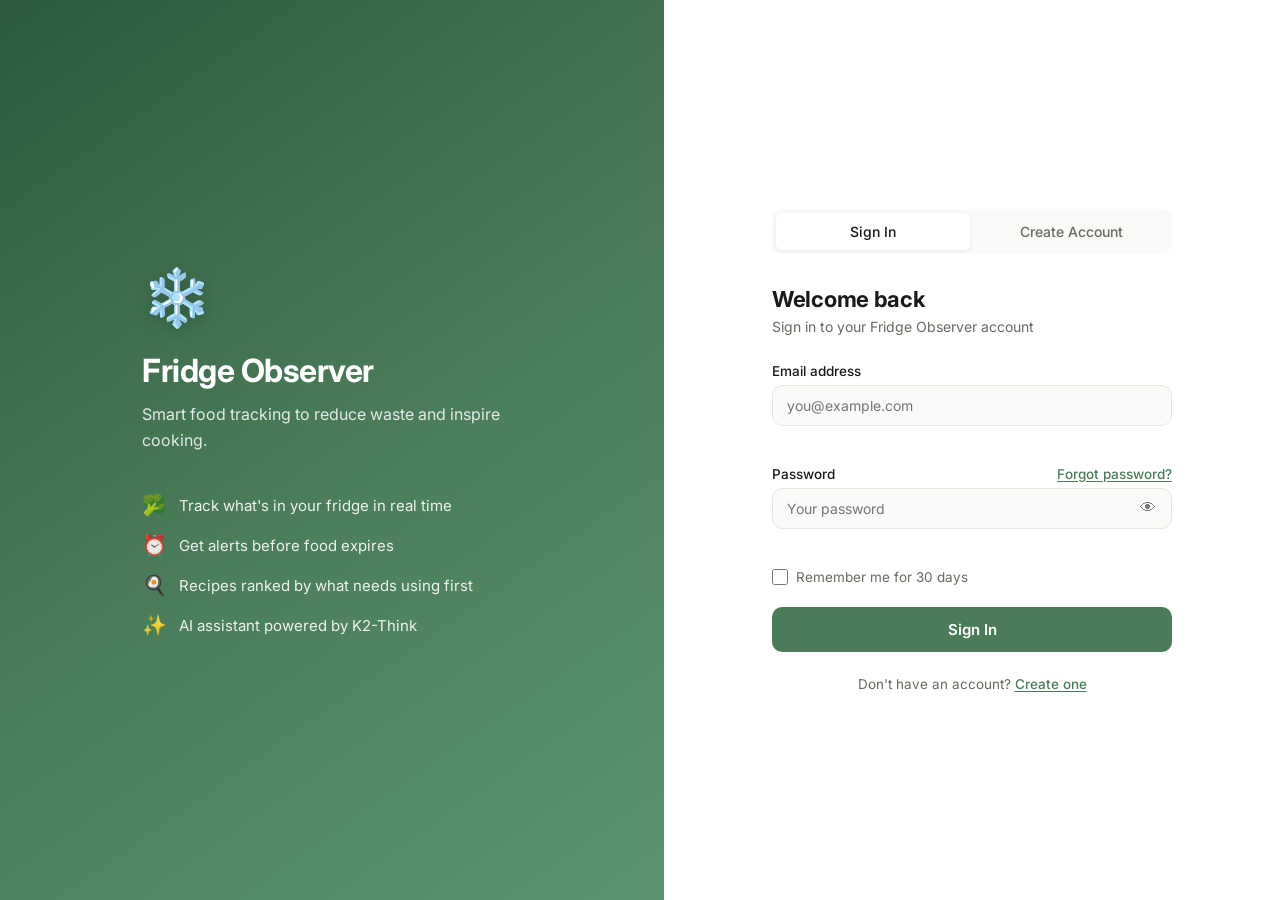
==== static/login.html @ 3bc14a3e "feat: ClearChill — Smart fridge observer web app - FastAPI backend with Supabase Postgres database -" ====
<!DOCTYPE html>
<html lang="en">
<head>
  <meta charset="UTF-8" />
  <meta name="viewport" content="width=device-width, initial-scale=1.0" />
  <title>Fridge Observer — Sign In</title>
  <link rel="preconnect" href="https://fonts.googleapis.com" />
  <link rel="preconnect" href="https://fonts.gstatic.com" crossorigin />
  <link href="https://fonts.googleapis.com/css2?family=Inter:wght@300;400;500;600;700&display=swap" rel="stylesheet" />
  <link rel="stylesheet" href="/static/css/auth.css" />
</head>
<body class="auth-body">

  <div class="auth-container">

    <!-- Left panel — branding -->
    <div class="auth-brand">
      <div class="auth-brand-inner">
        <div class="auth-logo">❄️</div>
        <h1 class="auth-brand-title">Fridge Observer</h1>
        <p class="auth-brand-sub">Smart food tracking to reduce waste and inspire cooking.</p>
        <ul class="auth-features">
          <li><span class="auth-feature-icon">🥦</span> Track what's in your fridge in real time</li>
          <li><span class="auth-feature-icon">⏰</span> Get alerts before food expires</li>
          <li><span class="auth-feature-icon">🍳</span> Recipes ranked by what needs using first</li>
          <li><span class="auth-feature-icon">✨</span> AI assistant powered by K2-Think</li>
        </ul>
      </div>
    </div>

    <!-- Right panel — form -->
    <div class="auth-form-panel">
      <div class="auth-form-inner">

        <!-- Tab switcher -->
        <div class="auth-tabs" role="tablist">
          <button class="auth-tab active" id="tab-login" role="tab" aria-selected="true" aria-controls="panel-login">
            Sign In
          </button>
          <button class="auth-tab" id="tab-signup" role="tab" aria-selected="false" aria-controls="panel-signup">
            Create Account
          </button>
        </div>

        <!-- ── Login Panel ─────────────────────────────── -->
        <div id="panel-login" class="auth-panel active" role="tabpanel">
          <h2 class="auth-form-title">Welcome back</h2>
          <p class="auth-form-sub">Sign in to your Fridge Observer account</p>

          <form id="login-form" class="auth-form" novalidate>
            <div class="auth-field">
              <label class="auth-label" for="login-email">Email address</label>
              <input
                type="email"
                id="login-email"
                name="email"
                class="auth-input"
                placeholder="you@example.com"
                autocomplete="email"
                required
              />
              <span class="auth-field-error" id="login-email-error"></span>
            </div>

            <div class="auth-field">
              <div class="auth-label-row">
                <label class="auth-label" for="login-password">Password</label>
                <button type="button" class="auth-link-btn" id="forgot-password-btn">Forgot password?</button>
              </div>
              <div class="auth-input-wrap">
                <input
                  type="password"
                  id="login-password"
                  name="password"
                  class="auth-input"
                  placeholder="Your password"
                  autocomplete="current-password"
                  required
                />
                <button type="button" class="auth-toggle-pw" aria-label="Show password" data-target="login-password">👁</button>
              </div>
              <span class="auth-field-error" id="login-password-error"></span>
            </div>

            <label class="auth-checkbox-row">
              <input type="checkbox" id="remember-me" name="remember_me" />
              <span class="auth-checkbox-label">Remember me for 30 days</span>
            </label>

            <div class="auth-error-banner" id="login-error" role="alert" aria-live="polite"></div>

            <button type="submit" class="auth-btn" id="login-submit">
              <span class="auth-btn-text">Sign In</span>
              <span class="auth-btn-spinner" aria-hidden="true"></span>
            </button>
          </form>

          <p class="auth-switch-text">
            Don't have an account?
            <button type="button" class="auth-link-btn" id="go-signup">Create one</button>
          </p>
        </div>

        <!-- ── Signup Panel ────────────────────────────── -->
        <div id="panel-signup" class="auth-panel" role="tabpanel">
          <h2 class="auth-form-title">Create your account</h2>
          <p class="auth-form-sub">Start tracking your fridge for free</p>

          <form id="signup-form" class="auth-form" novalidate>
            <div class="auth-field">
              <label class="auth-label" for="signup-name">Your name</label>
              <input
                type="text"
                id="signup-name"
                name="display_name"
                class="auth-input"
                placeholder="Alex Smith"
                autocomplete="name"
                required
              />
              <span class="auth-field-error" id="signup-name-error"></span>
            </div>

            <div class="auth-field">
              <label class="auth-label" for="signup-email">Email address</label>
              <input
                type="email"
                id="signup-email"
                name="email"
                class="auth-input"
                placeholder="you@example.com"
                autocomplete="email"
                required
              />
              <span class="auth-field-error" id="signup-email-error"></span>
            </div>

            <div class="auth-field">
              <label class="auth-label" for="signup-password">Password</label>
              <div class="auth-input-wrap">
                <input
                  type="password"
                  id="signup-password"
                  name="password"
                  class="auth-input"
                  placeholder="At least 8 characters"
                  autocomplete="new-password"
                  required
                />
                <button type="button" class="auth-toggle-pw" aria-label="Show password" data-target="signup-password">👁</button>
              </div>
              <div class="auth-password-strength" id="pw-strength" aria-live="polite"></div>
              <span class="auth-field-error" id="signup-password-error"></span>
            </div>

            <div class="auth-field">
              <label class="auth-label" for="signup-confirm">Confirm password</label>
              <div class="auth-input-wrap">
                <input
                  type="password"
                  id="signup-confirm"
                  name="confirm_password"
                  class="auth-input"
                  placeholder="Repeat your password"
                  autocomplete="new-password"
                  required
                />
                <button type="button" class="auth-toggle-pw" aria-label="Show password" data-target="signup-confirm">👁</button>
              </div>
              <span class="auth-field-error" id="signup-confirm-error"></span>
            </div>

            <div class="auth-error-banner" id="signup-error" role="alert" aria-live="polite"></div>

            <button type="submit" class="auth-btn" id="signup-submit">
              <span class="auth-btn-text">Create Account</span>
              <span class="auth-btn-spinner" aria-hidden="true"></span>
            </button>
          </form>

          <p class="auth-switch-text">
            Already have an account?
            <button type="button" class="auth-link-btn" id="go-login">Sign in</button>
          </p>
        </div>

        <!-- ── OTP Verification Panel ─────────────────── -->
        <div id="panel-verify" class="auth-panel" role="tabpanel" style="display:none;">
          <div style="text-align:center; margin-bottom: 28px;">
            <div style="font-size:48px; margin-bottom:12px;">📬</div>
            <h2 class="auth-form-title">Check your email</h2>
            <p class="auth-form-sub" id="verify-sub">We sent a 6-digit code to <strong id="verify-email-display"></strong></p>
          </div>

          <form id="verify-form" class="auth-form" novalidate>
            <div class="auth-field">
              <label class="auth-label" for="otp-input">Verification code</label>
              <input
                type="text"
                id="otp-input"
                name="code"
                class="auth-input otp-input"
                placeholder="000000"
                maxlength="6"
                inputmode="numeric"
                pattern="[0-9]{6}"
                autocomplete="one-time-code"
                required
              />
              <span class="auth-field-error" id="otp-error"></span>
            </div>

            <div class="auth-error-banner" id="verify-error" role="alert" aria-live="polite"></div>

            <button type="submit" class="auth-btn" id="verify-submit">
              <span class="auth-btn-text">Verify Email</span>
              <span class="auth-btn-spinner" aria-hidden="true"></span>
            </button>
          </form>

          <p class="auth-switch-text" style="margin-top:16px;">
            Didn't receive it?
            <button type="button" class="auth-link-btn" id="resend-otp-btn">Resend code</button>
            <span id="resend-countdown" style="font-size:13px; color:var(--color-text-muted); display:none;"></span>
          </p>
          <p class="auth-switch-text" style="margin-top:8px;">
            <button type="button" class="auth-link-btn" id="back-to-signup">← Back to sign up</button>
          </p>
        </div>

      </div>
    </div>
  </div>

  <script src="/static/js/auth.js"></script>
</body>
</html>
---- static/css/auth.css ----
/* ============================================================
   Fridge Observer — Auth Page
   auth.css
   ============================================================ */

*, *::before, *::after { box-sizing: border-box; margin: 0; padding: 0; }

:root {
  --color-bg:           #FAFAF8;
  --color-surface:      #FFFFFF;
  --color-border:       #E8E6E0;
  --color-text-primary: #1A1A18;
  --color-text-secondary: #6B6860;
  --color-text-muted:   #A8A59E;
  --color-accent:       #4A7C59;
  --color-accent-hover: #3d6849;
  --color-accent-light: #EBF3EE;
  --color-error:        #D94F3D;
  --color-error-bg:     #FEF2F0;
  --color-ok:           #3D9970;
  --color-warning:      #E8A838;
  --font-sans: 'Inter', -apple-system, BlinkMacSystemFont, sans-serif;
  --radius-sm: 6px;
  --radius-md: 10px;
  --radius-lg: 14px;
  --shadow-md: 0 4px 24px rgba(0,0,0,0.08);
}

body.auth-body {
  font-family: var(--font-sans);
  background: var(--color-bg);
  min-height: 100vh;
  display: flex;
  align-items: stretch;
  color: var(--color-text-primary);
  -webkit-font-smoothing: antialiased;
}

/* ── Layout ─────────────────────────────────────────────────── */
.auth-container {
  display: flex;
  width: 100%;
  min-height: 100vh;
}

/* ── Brand panel (left) ─────────────────────────────────────── */
.auth-brand {
  display: none;
  flex: 1;
  background: linear-gradient(145deg, #2d5a3d 0%, #4A7C59 50%, #5a9470 100%);
  color: #fff;
  padding: 48px;
  align-items: center;
  justify-content: center;
}

@media (min-width: 900px) {
  .auth-brand {
    display: flex;
  }
}

.auth-brand-inner {
  max-width: 380px;
}

.auth-logo {
  font-size: 56px;
  margin-bottom: 20px;
  filter: drop-shadow(0 4px 8px rgba(0,0,0,0.2));
}

.auth-brand-title {
  font-size: 32px;
  font-weight: 700;
  margin-bottom: 12px;
  letter-spacing: -0.5px;
}

.auth-brand-sub {
  font-size: 16px;
  opacity: 0.85;
  line-height: 1.6;
  margin-bottom: 40px;
}

.auth-features {
  list-style: none;
  display: flex;
  flex-direction: column;
  gap: 16px;
}

.auth-features li {
  display: flex;
  align-items: center;
  gap: 12px;
  font-size: 15px;
  opacity: 0.9;
}

.auth-feature-icon {
  font-size: 20px;
  flex-shrink: 0;
}

/* ── Form panel (right) ─────────────────────────────────────── */
.auth-form-panel {
  flex: 1;
  display: flex;
  align-items: center;
  justify-content: center;
  padding: 32px 24px;
  background: var(--color-surface);
}

.auth-form-inner {
  width: 100%;
  max-width: 400px;
}

/* ── Tabs ───────────────────────────────────────────────────── */
.auth-tabs {
  display: flex;
  gap: 4px;
  background: var(--color-bg);
  border-radius: var(--radius-md);
  padding: 4px;
  margin-bottom: 32px;
}

.auth-tab {
  flex: 1;
  padding: 10px;
  border: none;
  border-radius: var(--radius-sm);
  background: transparent;
  font-family: var(--font-sans);
  font-size: 14px;
  font-weight: 500;
  color: var(--color-text-secondary);
  cursor: pointer;
  transition: all 150ms ease;
}

.auth-tab.active {
  background: var(--color-surface);
  color: var(--color-text-primary);
  box-shadow: 0 1px 4px rgba(0,0,0,0.08);
}

/* ── Panels ─────────────────────────────────────────────────── */
.auth-panel {
  display: none;
}

.auth-panel.active {
  display: block;
  animation: fadeIn 0.2s ease;
}

@keyframes fadeIn {
  from { opacity: 0; transform: translateY(4px); }
  to   { opacity: 1; transform: translateY(0); }
}

.auth-form-title {
  font-size: 22px;
  font-weight: 700;
  color: var(--color-text-primary);
  margin-bottom: 6px;
  letter-spacing: -0.3px;
}

.auth-form-sub {
  font-size: 14px;
  color: var(--color-text-secondary);
  margin-bottom: 28px;
}

/* ── Form fields ────────────────────────────────────────────── */
.auth-form {
  display: flex;
  flex-direction: column;
  gap: 18px;
}

.auth-field {
  display: flex;
  flex-direction: column;
  gap: 6px;
}

.auth-label-row {
  display: flex;
  align-items: center;
  justify-content: space-between;
}

.auth-label {
  font-size: 13.5px;
  font-weight: 500;
  color: var(--color-text-primary);
}

.auth-input-wrap {
  position: relative;
}

.auth-input {
  width: 100%;
  padding: 11px 14px;
  border: 1.5px solid var(--color-border);
  border-radius: var(--radius-md);
  font-family: var(--font-sans);
  font-size: 14px;
  color: var(--color-text-primary);
  background: var(--color-bg);
  outline: none;
  transition: border-color 150ms ease, background 150ms ease;
}

.auth-input:focus {
  border-color: var(--color-accent);
  background: var(--color-surface);
}

.auth-input.error {
  border-color: var(--color-error);
}

.auth-input-wrap .auth-input {
  padding-right: 44px;
}

.auth-toggle-pw {
  position: absolute;
  right: 12px;
  top: 50%;
  transform: translateY(-50%);
  background: none;
  border: none;
  cursor: pointer;
  font-size: 16px;
  opacity: 0.5;
  transition: opacity 150ms;
  padding: 4px;
}

.auth-toggle-pw:hover {
  opacity: 0.9;
}

.auth-field-error {
  font-size: 12.5px;
  color: var(--color-error);
  min-height: 16px;
}

/* ── Password strength ──────────────────────────────────────── */
.auth-password-strength {
  display: flex;
  align-items: center;
  gap: 8px;
  min-height: 20px;
}

.pw-bars {
  display: flex;
  gap: 3px;
}

.pw-bar {
  width: 28px;
  height: 4px;
  border-radius: 2px;
  background: var(--color-border);
  transition: background 200ms;
}

.pw-bar.filled-weak    { background: var(--color-error); }
.pw-bar.filled-fair    { background: var(--color-warning); }
.pw-bar.filled-good    { background: var(--color-ok); }
.pw-bar.filled-strong  { background: var(--color-accent); }

.pw-label {
  font-size: 12px;
  color: var(--color-text-muted);
}

/* ── Checkbox ───────────────────────────────────────────────── */
.auth-checkbox-row {
  display: flex;
  align-items: center;
  gap: 8px;
  cursor: pointer;
}

.auth-checkbox-row input[type="checkbox"] {
  width: 16px;
  height: 16px;
  accent-color: var(--color-accent);
  cursor: pointer;
}

.auth-checkbox-label {
  font-size: 13.5px;
  color: var(--color-text-secondary);
}

/* ── Error banner ───────────────────────────────────────────── */
.auth-error-banner {
  display: none;
  padding: 12px 14px;
  background: var(--color-error-bg);
  border: 1px solid #f5c6c0;
  border-radius: var(--radius-md);
  font-size: 13.5px;
  color: var(--color-error);
  line-height: 1.4;
}

.auth-error-banner.visible {
  display: block;
  animation: fadeIn 0.2s ease;
}

/* ── Submit button ──────────────────────────────────────────── */
.auth-btn {
  width: 100%;
  padding: 13px;
  background: var(--color-accent);
  color: #fff;
  border: none;
  border-radius: var(--radius-md);
  font-family: var(--font-sans);
  font-size: 15px;
  font-weight: 600;
  cursor: pointer;
  display: flex;
  align-items: center;
  justify-content: center;
  gap: 8px;
  transition: background 150ms ease, transform 100ms ease;
  margin-top: 4px;
}

.auth-btn:hover:not(:disabled) {
  background: var(--color-accent-hover);
}

.auth-btn:active:not(:disabled) {
  transform: scale(0.99);
}

.auth-btn:disabled {
  opacity: 0.65;
  cursor: not-allowed;
}

.auth-btn-spinner {
  display: none;
  width: 16px;
  height: 16px;
  border: 2px solid rgba(255,255,255,0.4);
  border-top-color: #fff;
  border-radius: 50%;
  animation: spin 0.7s linear infinite;
}

.auth-btn.loading .auth-btn-spinner {
  display: block;
}

.auth-btn.loading .auth-btn-text {
  opacity: 0.7;
}

@keyframes spin {
  to { transform: rotate(360deg); }
}

/* ── Link buttons ───────────────────────────────────────────── */
.auth-link-btn {
  background: none;
  border: none;
  color: var(--color-accent);
  font-family: var(--font-sans);
  font-size: 13.5px;
  font-weight: 500;
  cursor: pointer;
  padding: 0;
  text-decoration: underline;
  text-underline-offset: 2px;
}

.auth-link-btn:hover {
  color: var(--color-accent-hover);
}

/* ── Switch text ────────────────────────────────────────────── */
.auth-switch-text {
  text-align: center;
  font-size: 13.5px;
  color: var(--color-text-secondary);
  margin-top: 24px;
}

/* ── Success state ──────────────────────────────────────────── */
.auth-success {
  text-align: center;
  padding: 32px 0;
  animation: fadeIn 0.3s ease;
}

.auth-success-icon {
  font-size: 48px;
  margin-bottom: 16px;
}

.auth-success h3 {
  font-size: 20px;
  font-weight: 600;
  margin-bottom: 8px;
}

.auth-success p {
  font-size: 14px;
  color: var(--color-text-secondary);
}

/* ── OTP input ──────────────────────────────────────────────── */
.otp-input {
  font-size: 28px;
  font-weight: 700;
  letter-spacing: 12px;
  text-align: center;
  font-family: 'Courier New', monospace;
  padding: 16px 14px;
}

.otp-input::placeholder {
  letter-spacing: 8px;
  font-size: 20px;
  font-weight: 400;
  color: var(--color-text-muted);
}
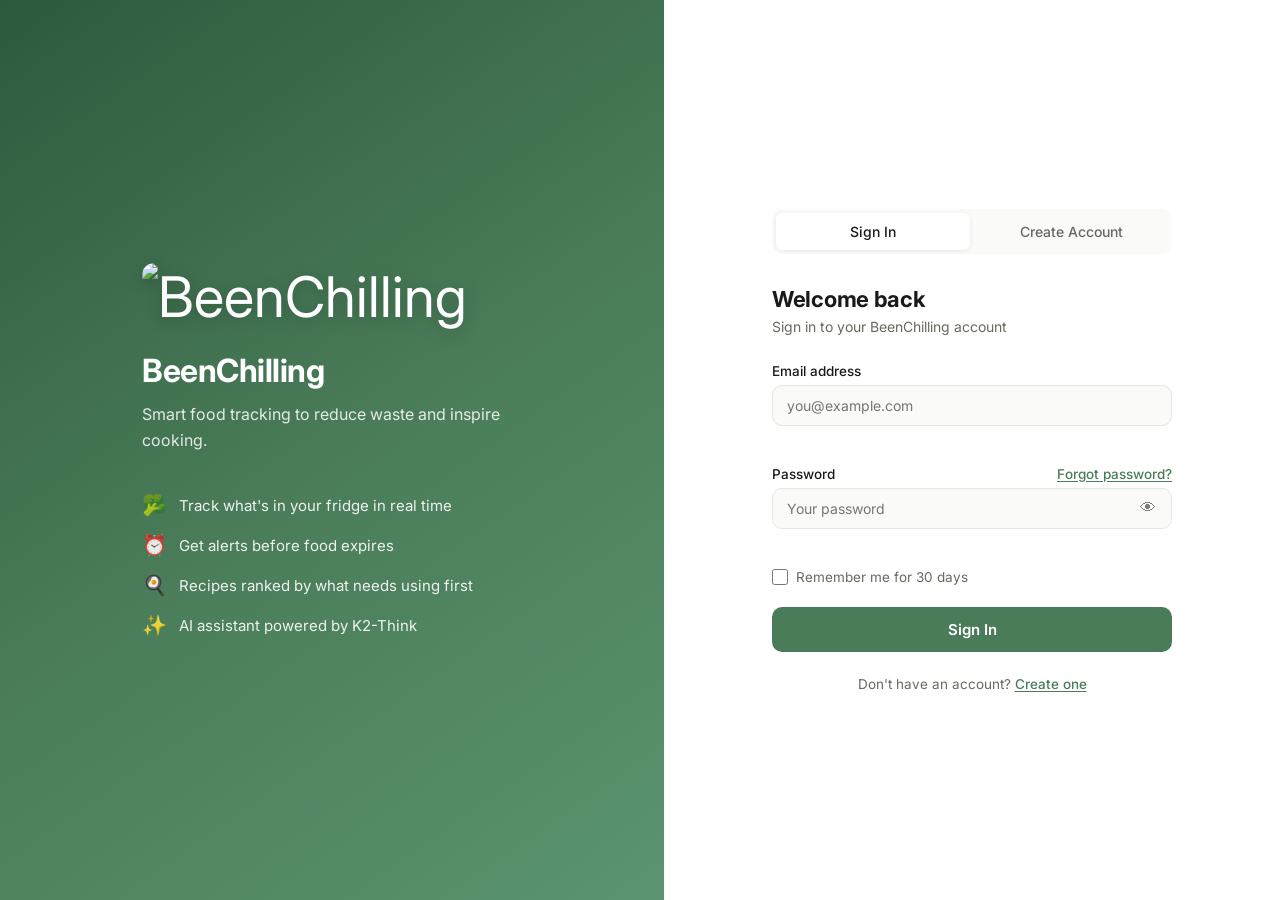
==== commit e6ac1262: "Rebrand to BeenChilling with Bing Chilling GIF logo - Changed all 'Fridge Observer' references to 'B" ====
--- a/static/login.html
+++ b/static/login.html
@@ -3,7 +3,7 @@
 <head>
   <meta charset="UTF-8" />
   <meta name="viewport" content="width=device-width, initial-scale=1.0" />
-  <title>Fridge Observer — Sign In</title>
+  <title>BeenChilling — Sign In</title>
   <link rel="preconnect" href="https://fonts.googleapis.com" />
   <link rel="preconnect" href="https://fonts.gstatic.com" crossorigin />
   <link href="https://fonts.googleapis.com/css2?family=Inter:wght@300;400;500;600;700&display=swap" rel="stylesheet" />
@@ -16,8 +16,10 @@
     <!-- Left panel — branding -->
     <div class="auth-brand">
       <div class="auth-brand-inner">
-        <div class="auth-logo">❄️</div>
-        <h1 class="auth-brand-title">Fridge Observer</h1>
+        <div class="auth-logo">
+          <img src="https://media1.tenor.com/m/Bing-ChillingAAAAC/bing-chilling.gif" alt="BeenChilling" style="width: 80px; height: 80px; border-radius: 12px;" />
+        </div>
+        <h1 class="auth-brand-title">BeenChilling</h1>
         <p class="auth-brand-sub">Smart food tracking to reduce waste and inspire cooking.</p>
         <ul class="auth-features">
           <li><span class="auth-feature-icon">🥦</span> Track what's in your fridge in real time</li>
@@ -45,7 +47,7 @@
         <!-- ── Login Panel ─────────────────────────────── -->
         <div id="panel-login" class="auth-panel active" role="tabpanel">
           <h2 class="auth-form-title">Welcome back</h2>
-          <p class="auth-form-sub">Sign in to your Fridge Observer account</p>
+          <p class="auth-form-sub">Sign in to your BeenChilling account</p>
 
           <form id="login-form" class="auth-form" novalidate>
             <div class="auth-field">
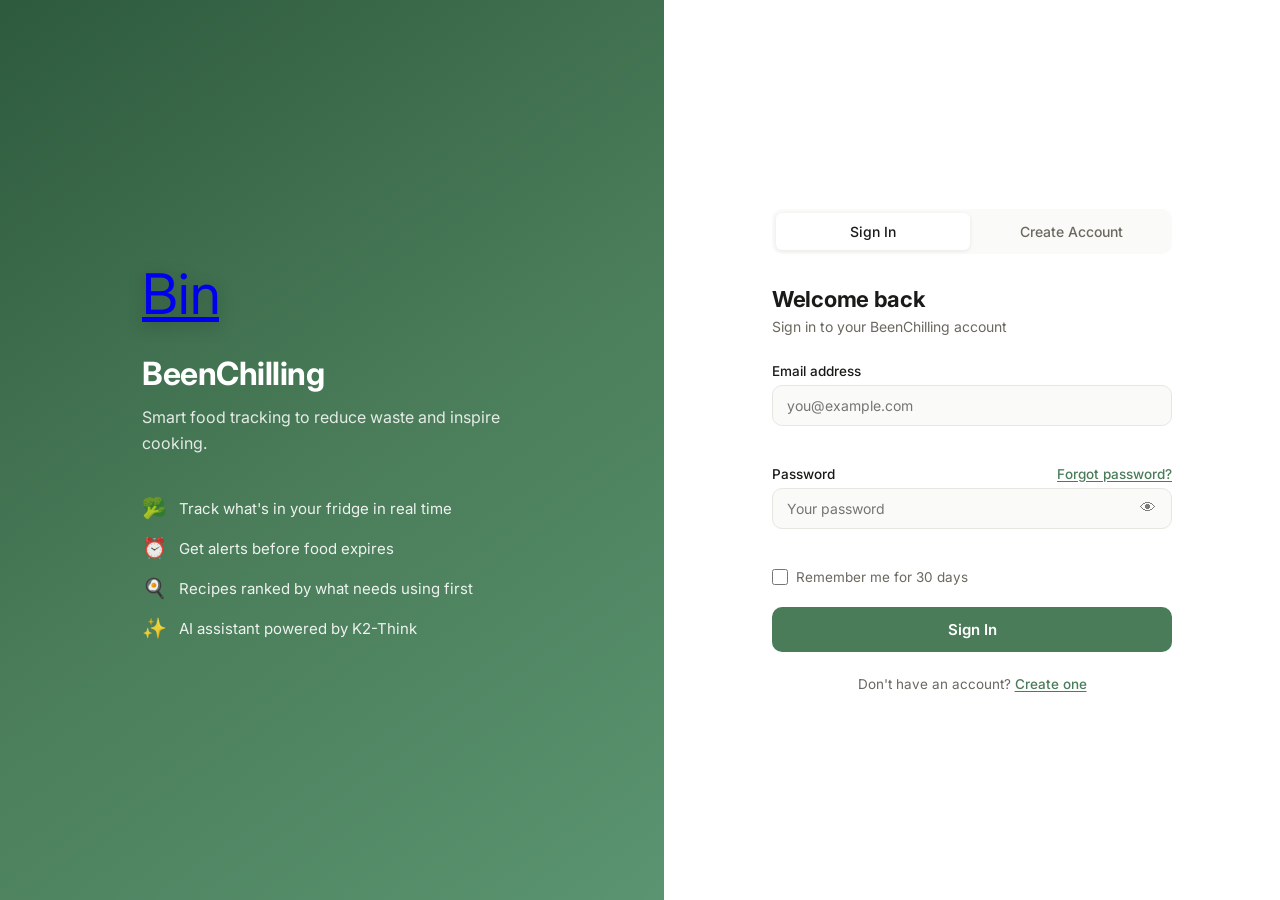
==== commit d8210825: "Use Tenor embed for Bing Chilling GIF logo - Added Tenor embed code for topbar logo (28px) - Added T" ====
--- a/static/login.html
+++ b/static/login.html
@@ -17,7 +17,7 @@
     <div class="auth-brand">
       <div class="auth-brand-inner">
         <div class="auth-logo">
-          <img src="https://media1.tenor.com/m/Bing-ChillingAAAAC/bing-chilling.gif" alt="BeenChilling" style="width: 80px; height: 80px; border-radius: 12px;" />
+          <div class="tenor-gif-embed" data-postid="10067072887923246131" data-share-method="host" data-aspect-ratio="1.07568" data-width="80px" style="width: 80px; height: 74px; overflow: hidden; border-radius: 12px;"><a href="https://tenor.com/view/bingchilling-gif-10067072887923246131">Bing Chilling</a></div>
         </div>
         <h1 class="auth-brand-title">BeenChilling</h1>
         <p class="auth-brand-sub">Smart food tracking to reduce waste and inspire cooking.</p>
@@ -235,5 +235,8 @@
   </div>
 
   <script src="/static/js/auth.js"></script>
+  
+  <!-- Tenor GIF Embed Script -->
+  <script type="text/javascript" async src="https://tenor.com/embed.js"></script>
 </body>
 </html>
